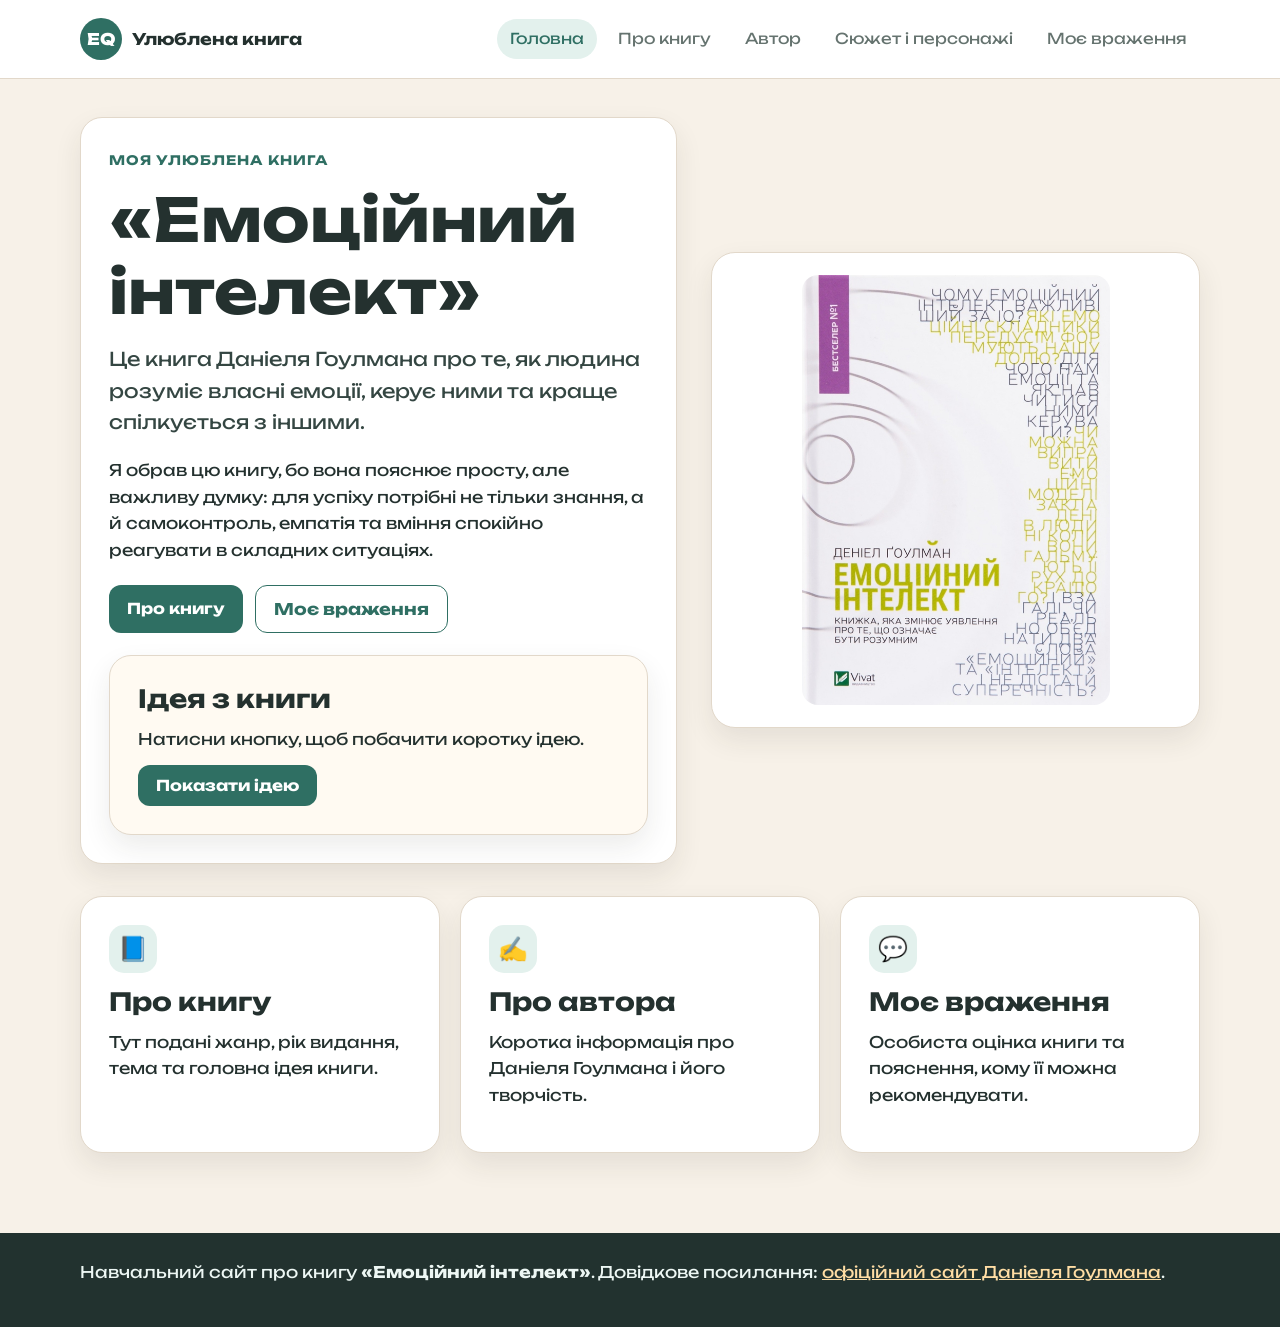
==== index.html @ 77bfa3b7 "commit site" ====
<!DOCTYPE html>
<html lang="uk">
<head>
    <meta charset="UTF-8">
    <meta name="viewport" content="width=device-width, initial-scale=1.0">
    <title>Головна | Емоційний інтелект</title>
     <link rel="preconnect" href="https://fonts.googleapis.com">
    <link rel="preconnect" href="https://fonts.gstatic.com" crossorigin>
    <link href="https://fonts.googleapis.com/css2?family=Unbounded:wght@400;700&display=swap" rel="stylesheet">
    <link rel="stylesheet" href="css/styles.css">
    <script src="js/script.js" defer></script>
</head>
<body>
    <header class="site-header">
        <div class="header-inner">
            <a class="logo" href="index.html" aria-label="На головну сторінку">
                <span class="logo-mark">EQ</span>
                <span>Улюблена книга</span>
            </a>
            <nav class="nav-menu" aria-label="Головне меню">
                    <a href="index.html" class="active" aria-current="page">Головна</a>
                    <a href="book.html">Про книгу</a>
                    <a href="author.html">Автор</a>
                    <a href="characters.html">Сюжет і персонажі</a>
                    <a href="impression.html">Моє враження</a>
            </nav>
        </div>
    </header>

    <main>
        <section class="hero">
            <article class="hero-text">
                <span class="eyebrow">Моя улюблена книга</span>
                <h1>«Емоційний інтелект»</h1>
                <p class="lead">Це книга Даніеля Гоулмана про те, як людина розуміє власні емоції, керує ними та краще спілкується з іншими.</p>
                <p>Я обрав цю книгу, бо вона пояснює просту, але важливу думку: для успіху потрібні не тільки знання, а й самоконтроль, емпатія та вміння спокійно реагувати в складних ситуаціях.</p>
                <div class="hero-actions">
                    <a class="action-btn" href="book.html">Про книгу</a>
                    <a class="ghost-btn" href="impression.html">Моє враження</a>
                </div>
                <div class="quote-box" aria-live="polite">
                    <h2>Ідея з книги</h2>
                    <p id="quoteOutput">Натисни кнопку, щоб побачити коротку ідею.</p>
                    <button class="simple-btn" id="quoteButton" type="button">Показати ідею</button>
                </div>
            </article>
            <section class="hero-cover" aria-label="Обкладинка книги">
                <img src="images/book.jpg" alt="Стилізована обкладинка книги Емоційний інтелект Даніеля Гоулмана">
            </section>
        </section>

        <section class="grid-3" aria-label="Розділи сайту">
            <article class="card">
                <div class="card-icon">📘</div>
                <h2>Про книгу</h2>
                <p>Тут подані жанр, рік видання, тема та головна ідея книги.</p>
            </article>
            <article class="card">
                <div class="card-icon">✍️</div>
                <h2>Про автора</h2>
                <p>Коротка інформація про Даніеля Гоулмана і його творчість.</p>
            </article>
            <article class="card">
                <div class="card-icon">💬</div>
                <h2>Моє враження</h2>
                <p>Особиста оцінка книги та пояснення, кому її можна рекомендувати.</p>
            </article>
        </section>
    </main>

    <footer class="footer">
        <div class="footer-inner">
            <p>Навчальний сайт про книгу <strong>«Емоційний інтелект»</strong>. Довідкове посилання: <a href="https://www.danielgoleman.info/" target="_blank" rel="noopener">офіційний сайт Даніеля Гоулмана</a>.</p>
        </div>
    </footer>
</body>
</html>
---- css/styles.css ----
* {
    box-sizing: border-box;
}

:root {
    --bg: #f7f1e8;
    --paper: #ffffff;
    --text: #24312f;
    --muted: #65736f;
    --accent: #2f6f63;
    --accent-light: #e3f1ed;
    --warm: #d69f45;
    --border: #e2d8ca;
    --shadow: 0 12px 28px rgba(48, 39, 28, 0.09);
}

body {
    margin: 0;
    font-family: 'Unbounded';
    background: var(--bg);
    color: var(--text);
    line-height: 1.65;
}

a {
    color: inherit;
}

img {
    max-width: 100%;
    display: block;
}

.site-header {
    background: var(--paper);
    border-bottom: 1px solid var(--border);
    position: sticky;
    top: 0;
    z-index: 10;
}

.header-inner {
    width: min(1120px, 92%);
    margin: 0 auto;
    min-height: 78px;
    display: flex;
    align-items: center;
    justify-content: space-between;
    gap: 24px;
}

.logo {
    text-decoration: none;
    display: flex;
    align-items: center;
    gap: 10px;
    font-weight: 700;
    white-space: nowrap;
}

.logo-mark {
    width: 42px;
    height: 42px;
    border-radius: 50%;
    background: var(--accent);
    color: white;
    display: grid;
    place-items: center;
    font-weight: 800;
}

.nav-menu {
    display: flex;
    flex-wrap: wrap;
    justify-content: flex-end;
    gap: 8px;
}

.nav-menu a {
    text-decoration: none;
    padding: 8px 13px;
    border-radius: 999px;
    color: var(--muted);
    font-size: 15px;
    transition: 0.2s;
}

.nav-menu a:hover,
.nav-menu a.active {
    background: var(--accent-light);
    color: var(--accent);
}

main {
    width: min(1120px, 92%);
    margin: 0 auto;
    padding: 38px 0 56px;
}

.hero,
.page-hero {
    display: grid;
    grid-template-columns: 1.1fr 0.9fr;
    gap: 34px;
    align-items: center;
    margin-bottom: 32px;
}

.hero-text,
.page-hero article,
.card,
.info-panel,
.table-card,
.quote-box {
    background: var(--paper);
    border: 1px solid var(--border);
    border-radius: 22px;
    box-shadow: var(--shadow);
}

.hero-text,
.page-hero article,
.card,
.info-panel,
.table-card,
.quote-box {
    padding: 28px;
}

.page-hero img,
.hero-cover {
    background: var(--paper);
    border: 1px solid var(--border);  
    object-fit: cover;
    border-radius: 24px;
    box-shadow: var(--shadow);
    padding: 22px;
}

.hero-cover img {
    margin: 0 auto;
    max-height: 430px;
}

.eyebrow {
    color: var(--accent);
    font-weight: 700;
    text-transform: uppercase;
    letter-spacing: 0.08em;
    font-size: 13px;
}

h1,
h2,
h3 {
    line-height: 1.2;
    margin-top: 0;
}

h1 {
    font-size: clamp(34px, 5vw, 60px);
    margin: 12px 0 16px;
}

h2 {
    font-size: 25px;
    margin-bottom: 12px;
}

h3 {
    font-size: 19px;
    margin-bottom: 8px;
}

p {
    margin-top: 0;
}

.lead {
    font-size: 19px;
    color: #344642;
}

.hero-actions {
    display: flex;
    flex-wrap: wrap;
    gap: 12px;
    margin: 22px 0;
}

.action-btn,
.simple-btn {
    border: 0;
    background: var(--accent);
    color: #ffffff;
    padding: 11px 18px;
    border-radius: 12px;
    text-decoration: none;
    text-align: center;
    font-family: inherit;
    display: inline-flex;
    align-items: center;
    font-weight: 700;
    cursor: pointer;
    font-size: 15px;
}

.ghost-btn {
    border: 1px solid var(--accent);
    color: var(--accent);
    background: transparent;
    font-family: inherit;
    padding: 10px 18px;
    border-radius: 12px;
    text-decoration: none;
    font-weight: 700;
}

.quote-box {
    margin-top: 20px;
    background: #fffaf2;
}

.quote-box p {
    margin-bottom: 12px;
}

.grid-3 {
    display: grid;
    grid-template-columns: repeat(3, 1fr);
    gap: 20px;
    margin: 24px 0;
}

.grid-2 {
    display: grid;
    grid-template-columns: repeat(2, 1fr);
    gap: 20px;
    margin: 24px 0;
}

.card-icon {
    width: 48px;
    height: 48px;
    border-radius: 15px;
    background: var(--accent-light);
    display: grid;
    place-items: center;
    font-size: 24px;
    margin-bottom: 14px;
}

.info-panel,
.table-card {
    margin: 24px 0;
}

.simple-list,
ul,
ol {
    padding-left: 22px;
}

li {
    margin-bottom: 8px;
}

table {
    width: 100%;
    border-collapse: collapse;
    overflow: hidden;
    border-radius: 16px;
}

caption {
    text-align: left;
    font-weight: 700;
    color: var(--accent);
    padding-bottom: 12px;
    font-size: 20px;
}

th,
td {
    padding: 14px;
    border-bottom: 1px solid var(--border);
    text-align: left;
    vertical-align: top;
}

th {
    width: 30%;
    background: var(--accent-light);
    color: var(--accent);
}

tr:last-child th,
tr:last-child td {
    border-bottom: 0;
}

.character-grid {
    display: grid;
    grid-template-columns: repeat(4, 1fr);
    gap: 18px;
    margin: 24px 0;
}

.character-card {
    background: var(--paper);
    border: 1px solid var(--border);
    border-radius: 20px;
    padding: 20px;
    box-shadow: var(--shadow);
}

.character-card span {
    display: inline-grid;
    place-items: center;
    width: 44px;
    height: 44px;
    border-radius: 50%;
    background: var(--accent-light);
    color: var(--accent);
    font-weight: 800;
    margin-bottom: 12px;
}

.recommendation-box {
    display: none;
    margin-top: 18px;
    padding: 18px;
    border-radius: 16px;
    background: var(--accent-light);
    border-left: 5px solid var(--accent);
}

.recommendation-box.visible {
    display: block;
}

.footer {
    background: #22322f;
    color: #edf7f4;
    padding: 26px 0;
}

.footer-inner {
    width: min(1120px, 92%);
    margin: 0 auto;
}

.footer a {
    color: #ffdda4;
}
.page-hero img,
.hero-cover img {
    border-radius: 16px;
}
.card,
.character-card {
    transition: transform 0.2s ease, box-shadow 0.2s ease;
}

.card:hover,
.character-card:hover {
    transform: translateY(-6px);
    box-shadow: 0 16px 32px rgba(48, 39, 28, 0.15);
}
.page-hero img,
.hero-cover img {
    transition: transform 0.2s ease, box-shadow 0.2s ease;
}

.page-hero img:hover,
.hero-cover img:hover {
    transform: translateY(-4px);
    box-shadow: 0 12px 28px rgba(48, 39, 28, 0.18);
}
@media (max-width: 850px) {
    .header-inner {
        align-items: flex-start;
        flex-direction: column;
        padding: 16px 0;
    }

    .nav-menu {
        justify-content: flex-start;
    }

    .hero,
    .page-hero,
    .grid-2,
    .grid-3,
    .character-grid {
        grid-template-columns: 1fr;
    }
   
    h1 {
        font-size: 36px;
    }
}

@media (max-width: 520px) {
    main {
        width: 94%;
        padding-top: 22px;
    }

    .hero-text,
    .page-hero article,
    .card,
    .info-panel,
    .table-card,
    .quote-box {
        padding: 20px;
        border-radius: 18px;
    }

    th,
    td {
        display: block;
        width: 100%;
    }

    th {
        border-bottom: 0;
    }
}
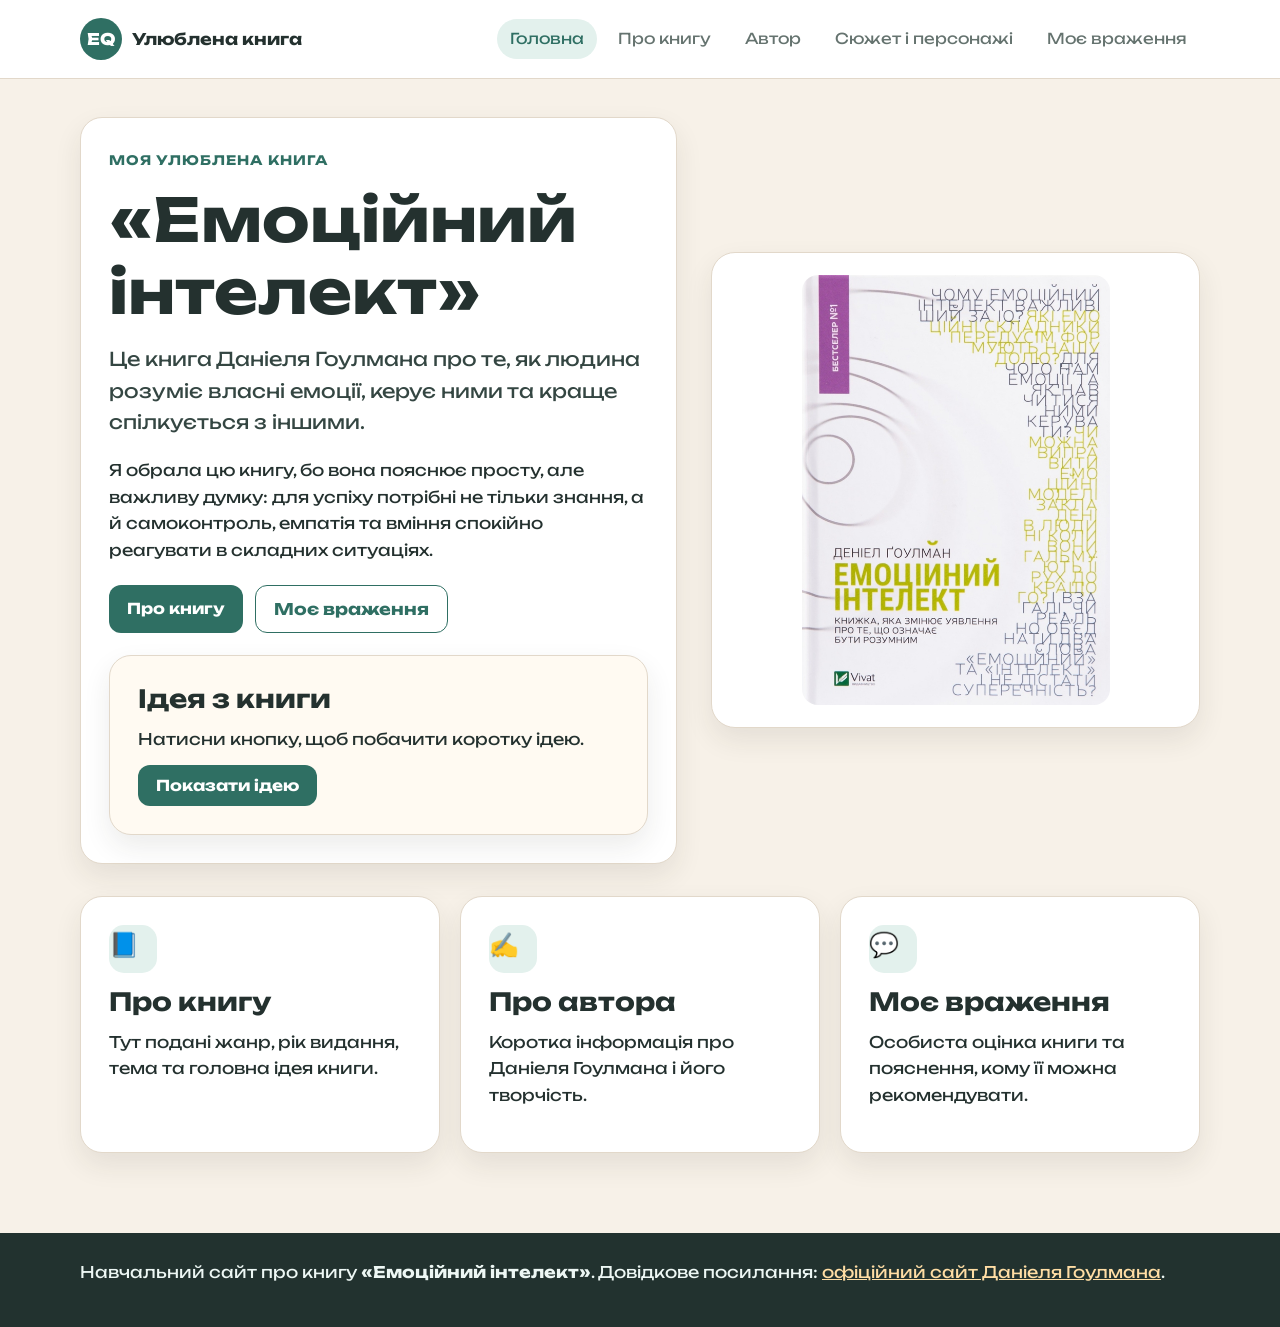
==== commit 59018017: "commit3" ====
--- a/index.html
+++ b/index.html
@@ -33,7 +33,7 @@
                 <span class="eyebrow">Моя улюблена книга</span>
                 <h1>«Емоційний інтелект»</h1>
                 <p class="lead">Це книга Даніеля Гоулмана про те, як людина розуміє власні емоції, керує ними та краще спілкується з іншими.</p>
-                <p>Я обрав цю книгу, бо вона пояснює просту, але важливу думку: для успіху потрібні не тільки знання, а й самоконтроль, емпатія та вміння спокійно реагувати в складних ситуаціях.</p>
+                <p>Я обрала цю книгу, бо вона пояснює просту, але важливу думку: для успіху потрібні не тільки знання, а й самоконтроль, емпатія та вміння спокійно реагувати в складних ситуаціях.</p>
                 <div class="hero-actions">
                     <a class="action-btn" href="book.html">Про книгу</a>
                     <a class="ghost-btn" href="impression.html">Моє враження</a>
@@ -51,19 +51,25 @@
 
         <section class="grid-3" aria-label="Розділи сайту">
             <article class="card">
+                <a href="book.html">
                 <div class="card-icon">📘</div>
                 <h2>Про книгу</h2>
                 <p>Тут подані жанр, рік видання, тема та головна ідея книги.</p>
+                </a>
             </article>
             <article class="card">
+                <a href="author.html">
                 <div class="card-icon">✍️</div>
                 <h2>Про автора</h2>
                 <p>Коротка інформація про Даніеля Гоулмана і його творчість.</p>
+                </a>
             </article>
             <article class="card">
+                <a href="impression.html">
                 <div class="card-icon">💬</div>
                 <h2>Моє враження</h2>
                 <p>Особиста оцінка книги та пояснення, кому її можна рекомендувати.</p>
+                </a>
             </article>
         </section>
     </main>
--- a/css/styles.css
+++ b/css/styles.css
@@ -358,10 +358,16 @@
     border-radius: 16px;
 }
 .card,
-.character-card {
+.character-card {   
+    text-decoration: none; 
+    display: block;    
     transition: transform 0.2s ease, box-shadow 0.2s ease;
 }
-
+.card *,
+.character-card *{   
+    text-decoration: none; 
+    display: block;
+}
 .card:hover,
 .character-card:hover {
     transform: translateY(-6px);
@@ -402,6 +408,9 @@
 }
 
 @media (max-width: 520px) {
+    .site-header {
+        position: static; 
+    }
     main {
         width: 94%;
         padding-top: 22px;
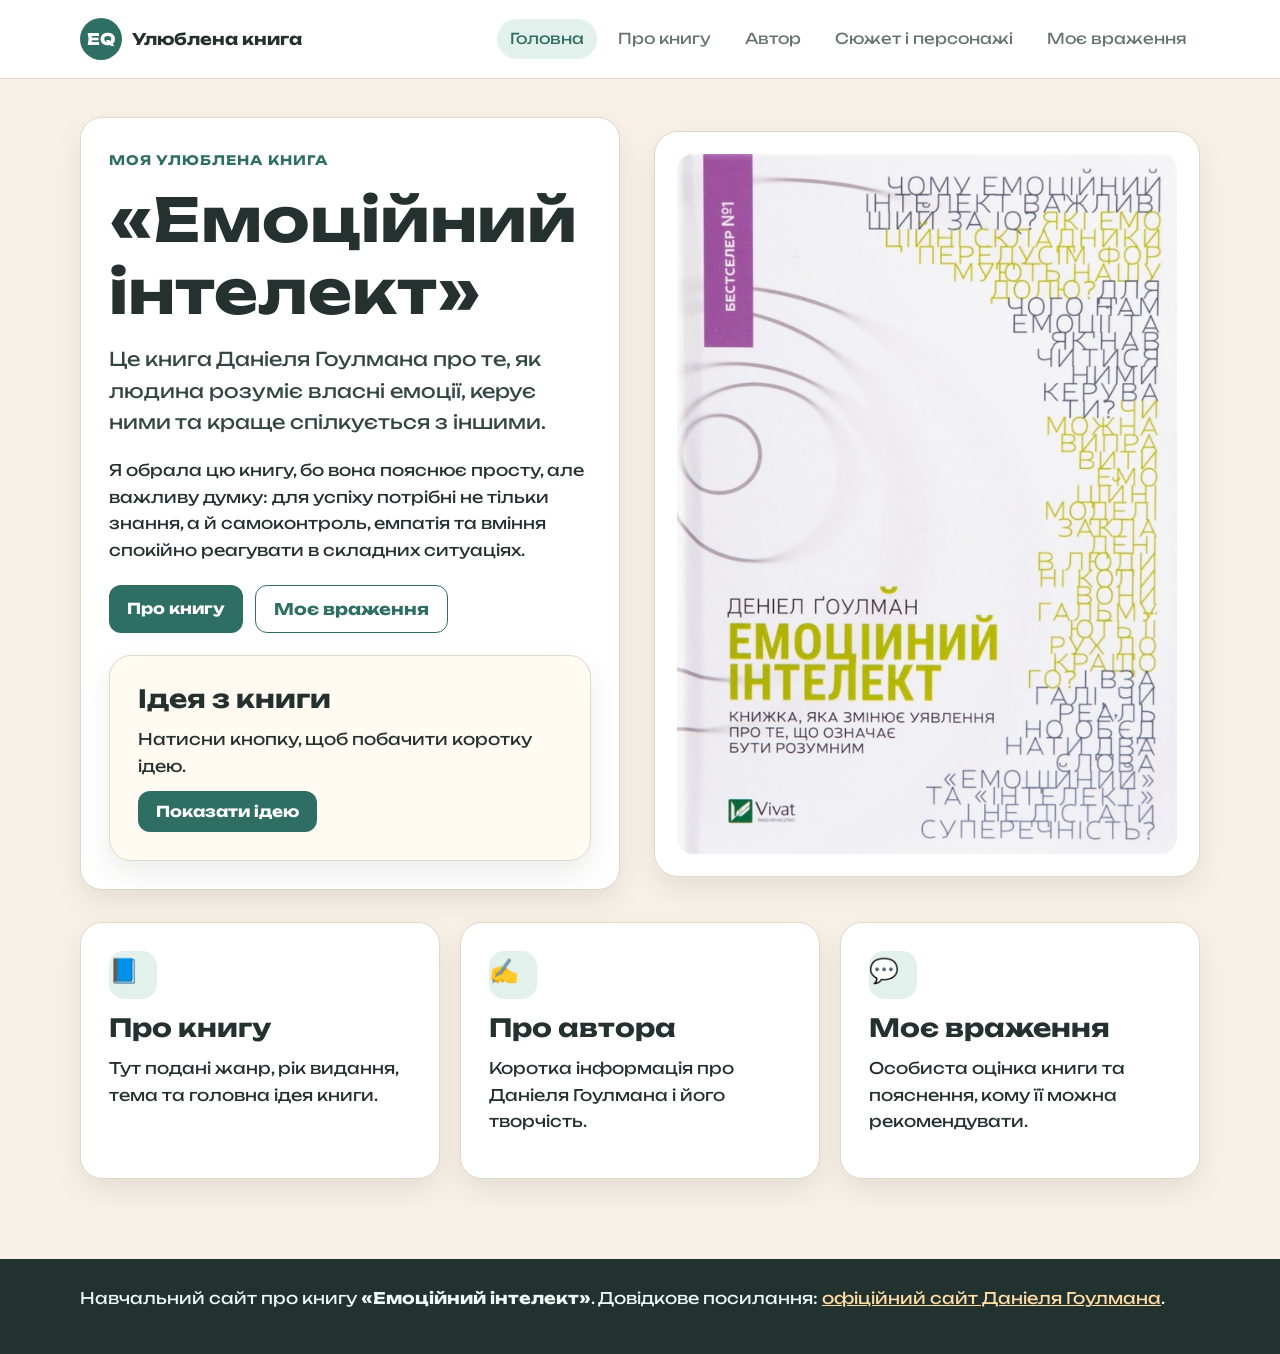
==== commit 2ff90cfd: "commit4" ====
--- a/index.html
+++ b/index.html
@@ -45,7 +45,7 @@
                 </div>
             </article>
             <section class="hero-cover" aria-label="Обкладинка книги">
-                <img src="images/book.jpg" alt="Стилізована обкладинка книги Емоційний інтелект Даніеля Гоулмана">
+                <img src="images/book.jpg" class="img-hero-main" alt="Стилізована обкладинка книги Емоційний інтелект Даніеля Гоулмана">
             </section>
         </section>
 
--- a/css/styles.css
+++ b/css/styles.css
@@ -138,8 +138,9 @@
 }
 
 .hero-cover img {
-    margin: 0 auto;
-    max-height: 430px;
+    max-width: 500px;
+    margin: 0 auto;
+    max-height: 800px;
 }
 
 .eyebrow {
@@ -383,6 +384,29 @@
     transform: translateY(-4px);
     box-shadow: 0 12px 28px rgba(48, 39, 28, 0.18);
 }
+.img-hero-main {
+    width: 500px;      
+    height: 700px;  
+    object-fit: cover;
+}
+.img-hero-medium {
+    width: 85%;        
+    margin: 0 auto;    
+    max-height: 600px; 
+    object-fit: cover;
+}
+.img-rect {
+    width: 100%;
+    max-width: 1800px;   
+    height: 450px; 
+    margin: 0 auto;
+}
+.img-square {
+    width: 100%;
+    max-width: 400px;
+    object-fit: cover;  
+    margin: 0 auto;
+}
 @media (max-width: 850px) {
     .header-inner {
         align-items: flex-start;
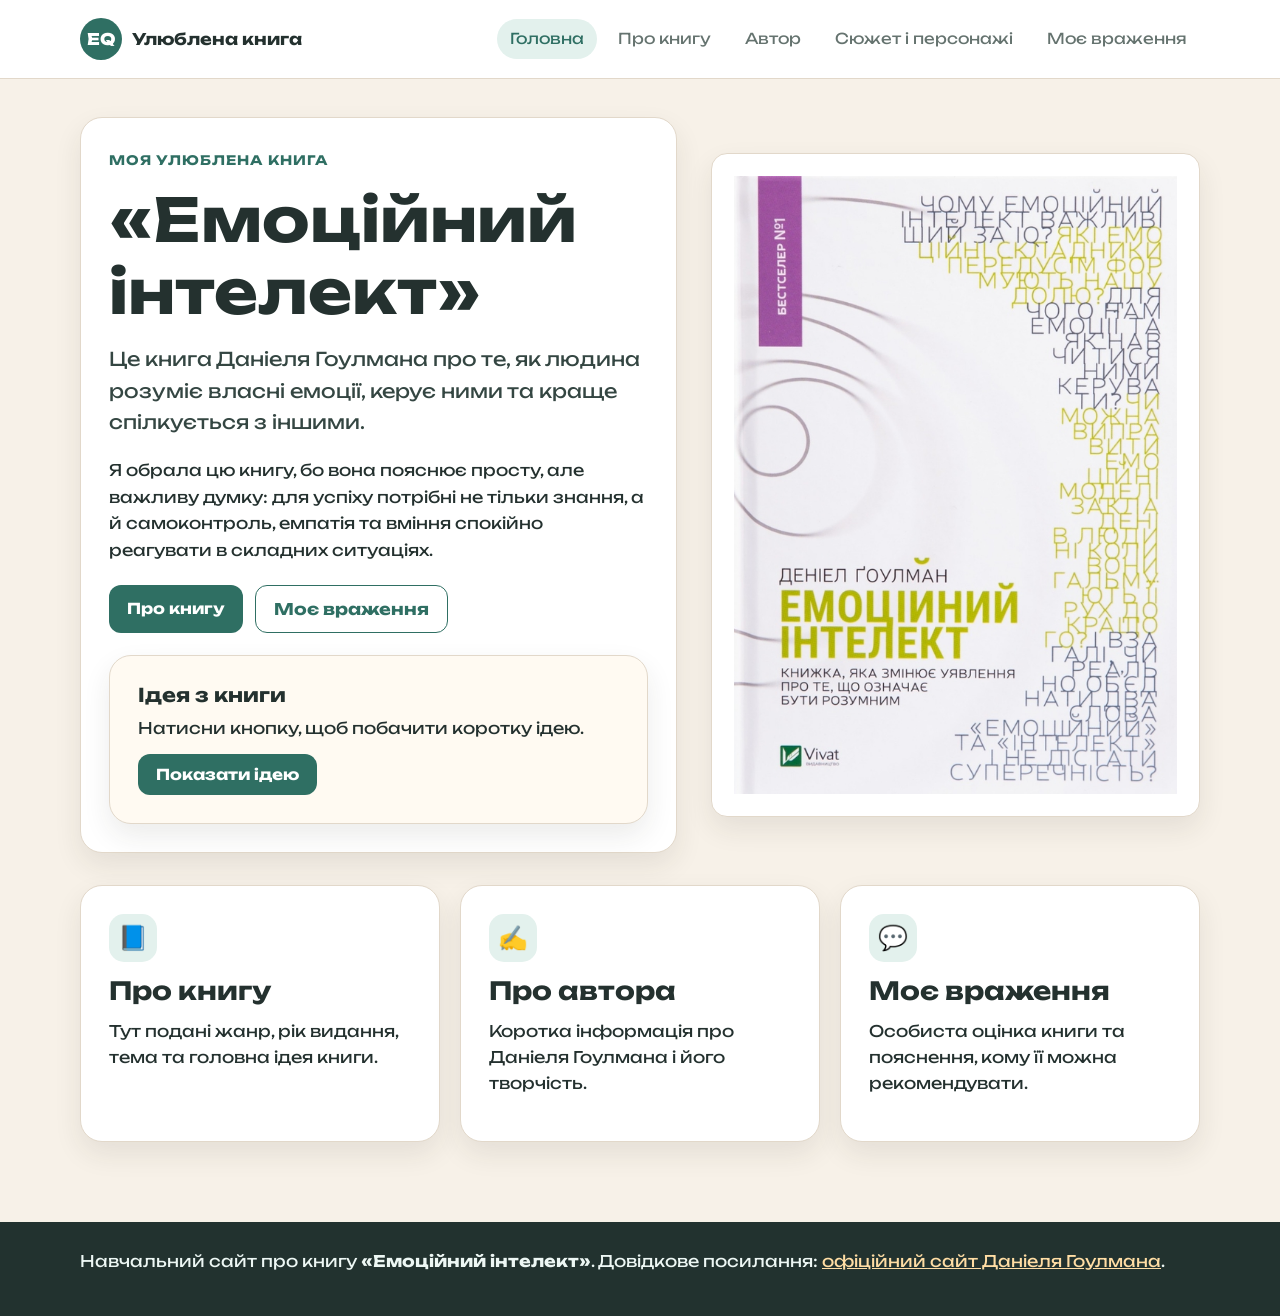
==== commit b434e3cf: "commit7" ====
--- a/index.html
+++ b/index.html
@@ -29,7 +29,7 @@
 
     <main>
         <section class="hero">
-            <article class="hero-text">
+            <div class="hero-text">
                 <span class="eyebrow">Моя улюблена книга</span>
                 <h1>«Емоційний інтелект»</h1>
                 <p class="lead">Це книга Даніеля Гоулмана про те, як людина розуміє власні емоції, керує ними та краще спілкується з іншими.</p>
@@ -39,38 +39,38 @@
                     <a class="ghost-btn" href="impression.html">Моє враження</a>
                 </div>
                 <div class="quote-box" aria-live="polite">
-                    <h2>Ідея з книги</h2>
+                    <h3>Ідея з книги</h3>
                     <p id="quoteOutput">Натисни кнопку, щоб побачити коротку ідею.</p>
                     <button class="simple-btn" id="quoteButton" type="button">Показати ідею</button>
                 </div>
-            </article>
+            </div>
             <section class="hero-cover" aria-label="Обкладинка книги">
                 <img src="images/book.jpg" class="img-hero-main" alt="Стилізована обкладинка книги Емоційний інтелект Даніеля Гоулмана">
             </section>
         </section>
 
         <section class="grid-3" aria-label="Розділи сайту">
-            <article class="card">
+            <div class="card">
                 <a href="book.html">
                 <div class="card-icon">📘</div>
                 <h2>Про книгу</h2>
                 <p>Тут подані жанр, рік видання, тема та головна ідея книги.</p>
                 </a>
-            </article>
-            <article class="card">
+            </div>
+            <div class="card">
                 <a href="author.html">
                 <div class="card-icon">✍️</div>
                 <h2>Про автора</h2>
                 <p>Коротка інформація про Даніеля Гоулмана і його творчість.</p>
                 </a>
-            </article>
-            <article class="card">
+            </div>
+            <div class="card">
                 <a href="impression.html">
                 <div class="card-icon">💬</div>
                 <h2>Моє враження</h2>
                 <p>Особиста оцінка книги та пояснення, кому її можна рекомендувати.</p>
                 </a>
-            </article>
+            </div>
         </section>
     </main>
 
--- a/css/styles.css
+++ b/css/styles.css
@@ -16,7 +16,7 @@
 
 body {
     margin: 0;
-    font-family: 'Unbounded';
+    font-family: 'Unbounded', sans-serif;
     background: var(--bg);
     color: var(--text);
     line-height: 1.65;
@@ -107,7 +107,7 @@
 }
 
 .hero-text,
-.page-hero article,
+.page-hero div,
 .card,
 .info-panel,
 .table-card,
@@ -119,7 +119,7 @@
 }
 
 .hero-text,
-.page-hero article,
+.page-hero div,
 .card,
 .info-panel,
 .table-card,
@@ -128,19 +128,12 @@
 }
 
 .page-hero img,
-.hero-cover {
+.hero-cover img{
     background: var(--paper);
-    border: 1px solid var(--border);  
-    object-fit: cover;
+    border: 1px solid var(--border); 
     border-radius: 24px;
     box-shadow: var(--shadow);
     padding: 22px;
-}
-
-.hero-cover img {
-    max-width: 500px;
-    margin: 0 auto;
-    max-height: 800px;
 }
 
 .eyebrow {
@@ -366,8 +359,7 @@
 }
 .card *,
 .character-card *{   
-    text-decoration: none; 
-    display: block;
+    text-decoration: none;
 }
 .card:hover,
 .character-card:hover {
@@ -385,20 +377,27 @@
     box-shadow: 0 12px 28px rgba(48, 39, 28, 0.18);
 }
 .img-hero-main {
-    width: 500px;      
-    height: 700px;  
+    width: 100%;
+    max-width: 500px;
+    height: auto;      
+    max-height: 700px;  
     object-fit: cover;
+    margin: 0 auto;
 }
 .img-hero-medium {
-    width: 85%;        
-    margin: 0 auto;    
+    width: 100%;
+    max-width: 380px; 
+    height: auto;       
     max-height: 600px; 
     object-fit: cover;
+    margin: 0 auto;
 }
 .img-rect {
     width: 100%;
-    max-width: 1800px;   
-    height: 450px; 
+    max-width: 700px;   
+    height: auto;
+    max-height: 450px;
+    object-fit: cover;
     margin: 0 auto;
 }
 .img-square {
